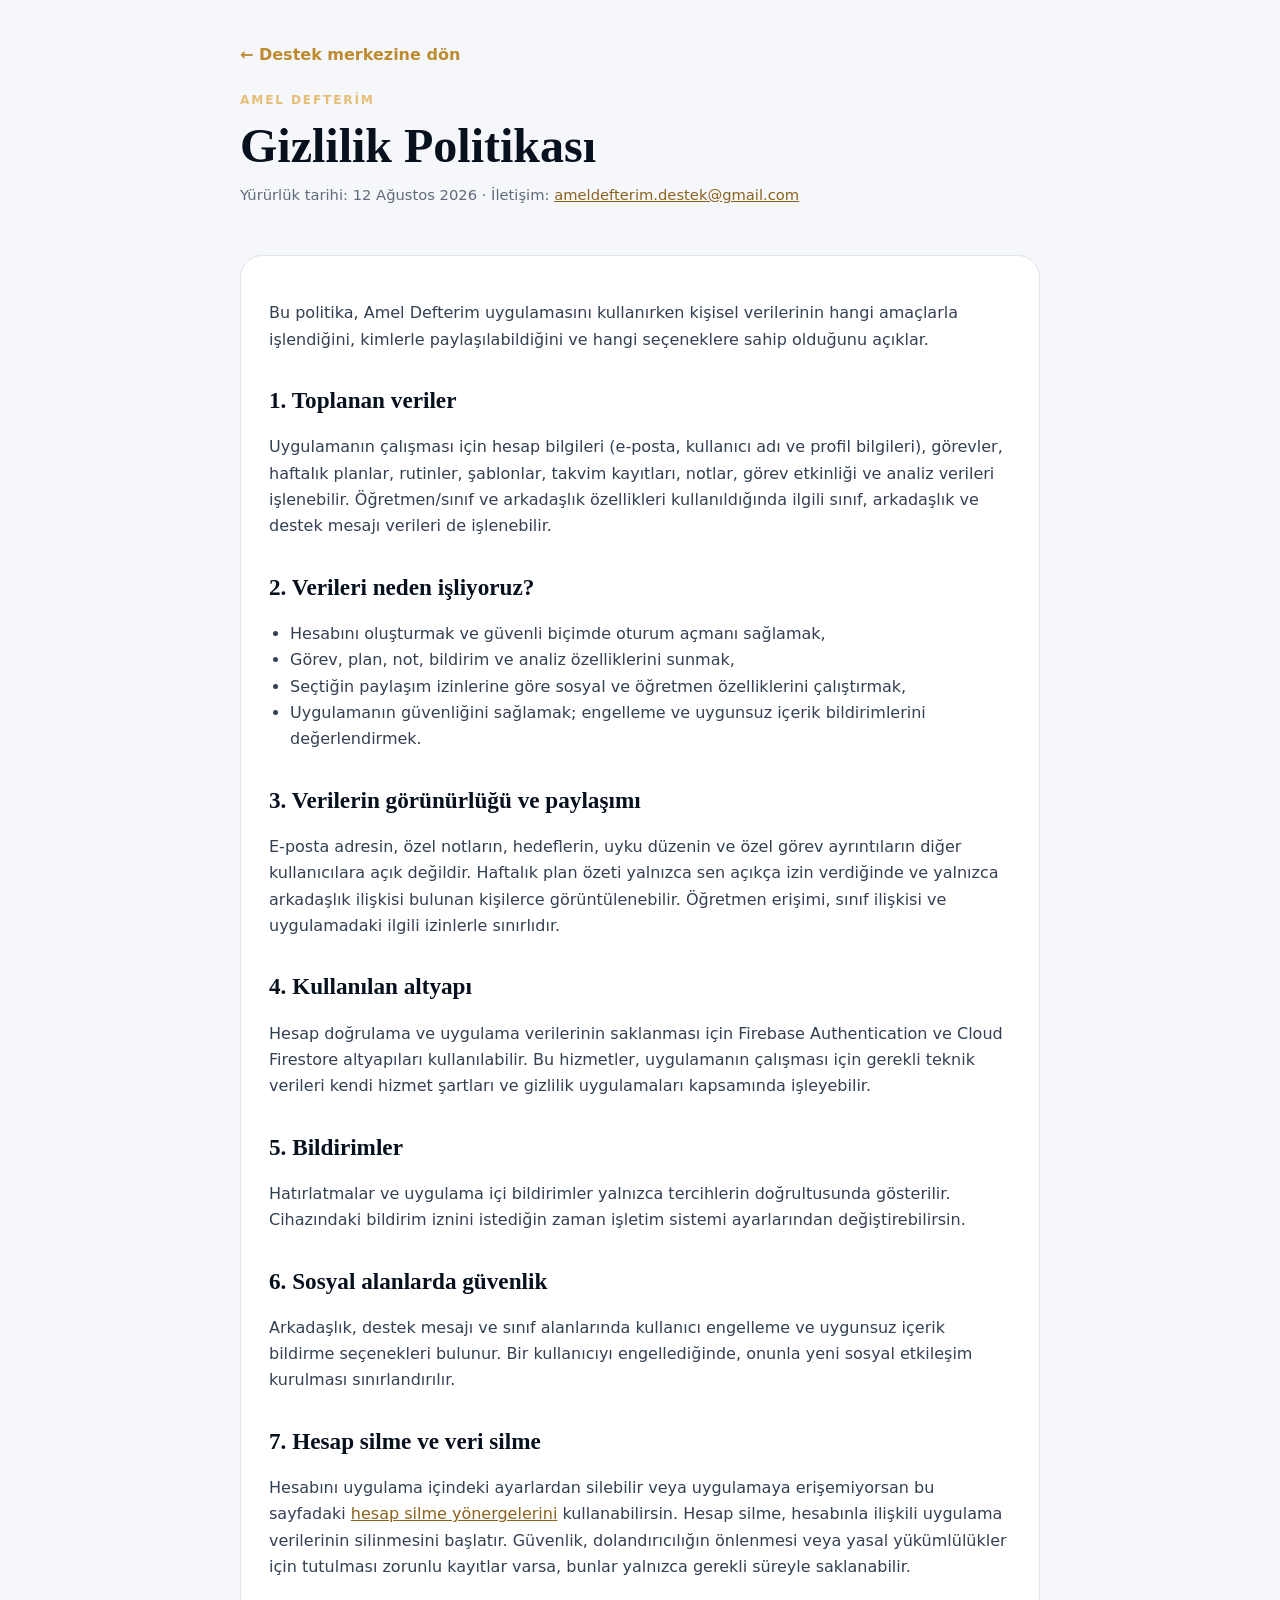
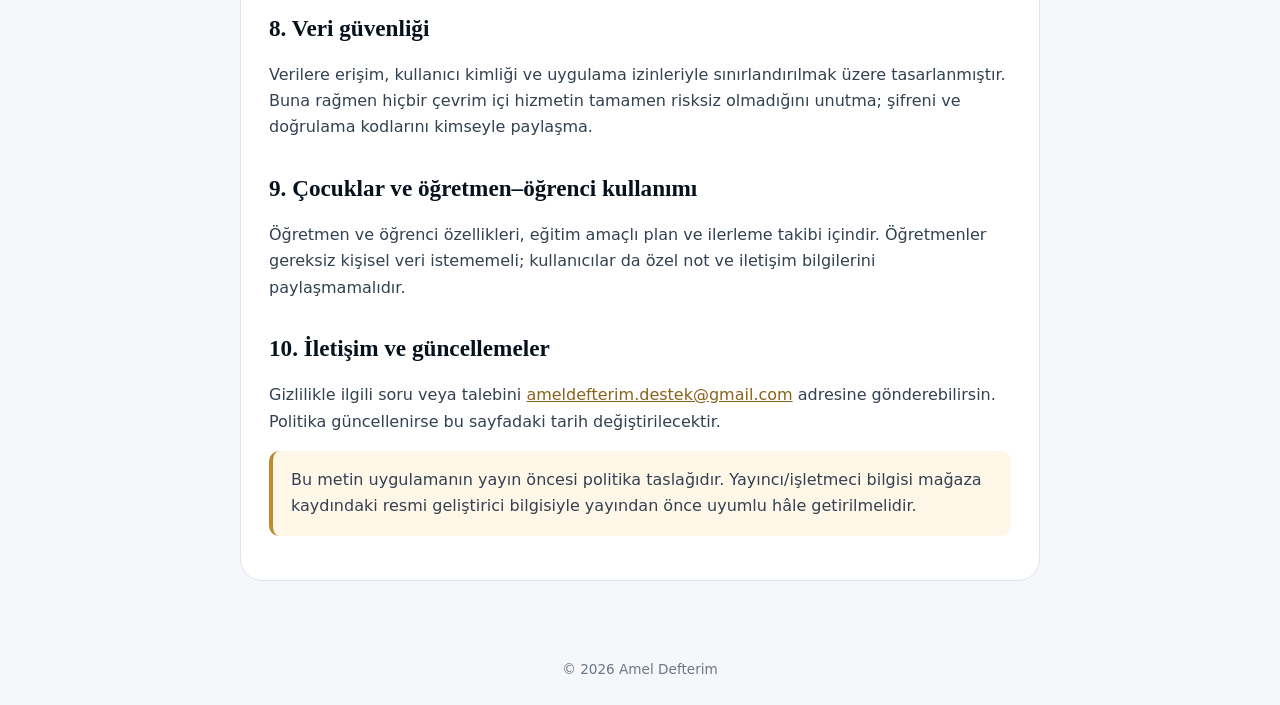
==== gizlilik-politikasi.html @ 3a330749 "Add files via upload" ====
<!doctype html>
<html lang="tr"><head><meta charset="utf-8"><meta name="viewport" content="width=device-width, initial-scale=1"><meta name="description" content="Amel Defterim Gizlilik Politikası."><title>Gizlilik Politikası | Amel Defterim</title><link rel="stylesheet" href="style.css"></head>
<body><main class="container"><header class="page-head"><a class="back" href="index.html">← Destek merkezine dön</a><p class="eyebrow">AMEL DEFTERİM</p><h1>Gizlilik Politikası</h1><p class="meta">Yürürlük tarihi: 12 Ağustos 2026 · İletişim: <a href="mailto:ameldefterim.destek@gmail.com">ameldefterim.destek@gmail.com</a></p></header>
<article class="article"><p>Bu politika, Amel Defterim uygulamasını kullanırken kişisel verilerinin hangi amaçlarla işlendiğini, kimlerle paylaşılabildiğini ve hangi seçeneklere sahip olduğunu açıklar.</p>
<h2>1. Toplanan veriler</h2><p>Uygulamanın çalışması için hesap bilgileri (e-posta, kullanıcı adı ve profil bilgileri), görevler, haftalık planlar, rutinler, şablonlar, takvim kayıtları, notlar, görev etkinliği ve analiz verileri işlenebilir. Öğretmen/sınıf ve arkadaşlık özellikleri kullanıldığında ilgili sınıf, arkadaşlık ve destek mesajı verileri de işlenebilir.</p>
<h2>2. Verileri neden işliyoruz?</h2><ul><li>Hesabını oluşturmak ve güvenli biçimde oturum açmanı sağlamak,</li><li>Görev, plan, not, bildirim ve analiz özelliklerini sunmak,</li><li>Seçtiğin paylaşım izinlerine göre sosyal ve öğretmen özelliklerini çalıştırmak,</li><li>Uygulamanın güvenliğini sağlamak; engelleme ve uygunsuz içerik bildirimlerini değerlendirmek.</li></ul>
<h2>3. Verilerin görünürlüğü ve paylaşımı</h2><p>E-posta adresin, özel notların, hedeflerin, uyku düzenin ve özel görev ayrıntıların diğer kullanıcılara açık değildir. Haftalık plan özeti yalnızca sen açıkça izin verdiğinde ve yalnızca arkadaşlık ilişkisi bulunan kişilerce görüntülenebilir. Öğretmen erişimi, sınıf ilişkisi ve uygulamadaki ilgili izinlerle sınırlıdır.</p>
<h2>4. Kullanılan altyapı</h2><p>Hesap doğrulama ve uygulama verilerinin saklanması için Firebase Authentication ve Cloud Firestore altyapıları kullanılabilir. Bu hizmetler, uygulamanın çalışması için gerekli teknik verileri kendi hizmet şartları ve gizlilik uygulamaları kapsamında işleyebilir.</p>
<h2>5. Bildirimler</h2><p>Hatırlatmalar ve uygulama içi bildirimler yalnızca tercihlerin doğrultusunda gösterilir. Cihazındaki bildirim iznini istediğin zaman işletim sistemi ayarlarından değiştirebilirsin.</p>
<h2>6. Sosyal alanlarda güvenlik</h2><p>Arkadaşlık, destek mesajı ve sınıf alanlarında kullanıcı engelleme ve uygunsuz içerik bildirme seçenekleri bulunur. Bir kullanıcıyı engellediğinde, onunla yeni sosyal etkileşim kurulması sınırlandırılır.</p>
<h2>7. Hesap silme ve veri silme</h2><p>Hesabını uygulama içindeki ayarlardan silebilir veya uygulamaya erişemiyorsan bu sayfadaki <a href="hesap-silme.html">hesap silme yönergelerini</a> kullanabilirsin. Hesap silme, hesabınla ilişkili uygulama verilerinin silinmesini başlatır. Güvenlik, dolandırıcılığın önlenmesi veya yasal yükümlülükler için tutulması zorunlu kayıtlar varsa, bunlar yalnızca gerekli süreyle saklanabilir.</p>
<h2>8. Veri güvenliği</h2><p>Verilere erişim, kullanıcı kimliği ve uygulama izinleriyle sınırlandırılmak üzere tasarlanmıştır. Buna rağmen hiçbir çevrim içi hizmetin tamamen risksiz olmadığını unutma; şifreni ve doğrulama kodlarını kimseyle paylaşma.</p>
<h2>9. Çocuklar ve öğretmen–öğrenci kullanımı</h2><p>Öğretmen ve öğrenci özellikleri, eğitim amaçlı plan ve ilerleme takibi içindir. Öğretmenler gereksiz kişisel veri istememeli; kullanıcılar da özel not ve iletişim bilgilerini paylaşmamalıdır.</p>
<h2>10. İletişim ve güncellemeler</h2><p>Gizlilikle ilgili soru veya talebini <a href="mailto:ameldefterim.destek@gmail.com">ameldefterim.destek@gmail.com</a> adresine gönderebilirsin. Politika güncellenirse bu sayfadaki tarih değiştirilecektir.</p>
<p class="note">Bu metin uygulamanın yayın öncesi politika taslağıdır. Yayıncı/işletmeci bilgisi mağaza kaydındaki resmi geliştirici bilgisiyle yayından önce uyumlu hâle getirilmelidir.</p></article></main><footer>© 2026 Amel Defterim</footer></body></html>
---- style.css ----
:root {
  --navy: #07111e;
  --navy-soft: #14253d;
  --gold: #be8b31;
  --gold-soft: #f5ead7;
  --ink: #1a2534;
  --muted: #5f6b7a;
  --paper: #f5f7fb;
  --white: #ffffff;
  --line: #dfe5ec;
}

* { box-sizing: border-box; }
html { scroll-behavior: smooth; }
body {
  margin: 0;
  color: var(--ink);
  background: var(--paper);
  font-family: Inter, ui-sans-serif, system-ui, -apple-system, "Segoe UI", sans-serif;
  font-size: 16px;
  line-height: 1.65;
}
.container { width: min(100% - 32px, 800px); margin: 0 auto; padding: 42px 0 52px; }
.hero { border-radius: 28px; padding: 42px 32px; color: var(--white); background: linear-gradient(135deg, var(--navy), var(--navy-soft)); box-shadow: 0 18px 42px rgba(7,17,30,.16); }
.road-mark { width: 56px; height: 5px; margin-bottom: 28px; border-radius: 999px; background: var(--gold); }
.eyebrow { margin: 0 0 7px; color: #e5be76; letter-spacing: .15em; font-size: .76rem; font-weight: 800; }
h1, h2, h3 { color: var(--navy); line-height: 1.2; }
.hero h1 { margin: 0; color: var(--white); font-family: Georgia, "Times New Roman", serif; font-size: clamp(2rem, 7vw, 3.2rem); }
.hero .intro { max-width: 570px; margin: 18px 0 0; color: #d5deea; font-size: 1.05rem; }
.cards { display: grid; gap: 14px; margin: 24px 0; }
.card { display: grid; grid-template-columns: 44px 1fr 22px; align-items: center; gap: 14px; padding: 20px; color: inherit; text-decoration: none; background: var(--white); border: 1px solid var(--line); border-radius: 20px; box-shadow: 0 8px 20px rgba(7,17,30,.04); transition: transform .18s ease, border-color .18s ease, box-shadow .18s ease; }
.card:hover, .card:focus-visible { transform: translateY(-2px); border-color: var(--gold); box-shadow: 0 12px 24px rgba(7,17,30,.10); }
.card strong { display: block; color: var(--navy); font-size: 1.1rem; }
.card small { display: block; margin-top: 3px; color: var(--muted); line-height: 1.45; }
.icon { display: grid; place-items: center; width: 42px; height: 42px; color: var(--gold); font-size: 1.45rem; font-weight: 800; background: var(--gold-soft); border-radius: 14px; }
.arrow { color: var(--gold); font-size: 1.35rem; }
.help-box, .article { margin-top: 24px; padding: 28px; background: var(--white); border: 1px solid var(--line); border-radius: 22px; }
.help-box h2 { margin: 0; font-size: 1.4rem; }
.help-box p { color: var(--muted); }
.button { display: inline-block; padding: 11px 17px; color: var(--white); font-weight: 700; text-decoration: none; background: var(--navy-soft); border-radius: 12px; }
.hint { margin-bottom: 0; font-size: .88rem; }
.page-head { padding-bottom: 24px; }
.back { display: inline-block; margin-bottom: 22px; color: var(--gold); font-weight: 800; text-decoration: none; }
.page-head h1 { margin: 0; font-family: Georgia, "Times New Roman", serif; font-size: clamp(2rem, 7vw, 3rem); }
.meta { margin: 8px 0 0; color: var(--muted); font-size: .92rem; }
.article h2 { margin-top: 34px; font-family: Georgia, "Times New Roman", serif; font-size: 1.45rem; }
.article h2:first-child { margin-top: 0; }
.article h3 { margin-top: 22px; font-size: 1.05rem; }
.article p, .article li { color: #334052; }
.article ul { padding-left: 21px; }
.note { padding: 16px 18px; color: #57451f; background: #fff7e8; border-left: 4px solid var(--gold); border-radius: 10px; }
.danger-note { padding: 16px 18px; color: #6b3030; background: #fff3f3; border-left: 4px solid #b74b4b; border-radius: 10px; }
a { color: #8a621c; }
footer { padding: 25px 16px; color: #6b7686; text-align: center; font-size: .85rem; }
@media (max-width: 560px) { .container { width: min(100% - 24px, 800px); padding-top: 18px; } .hero { padding: 34px 24px; border-radius: 22px; } .article, .help-box { padding: 23px 20px; border-radius: 18px; } }
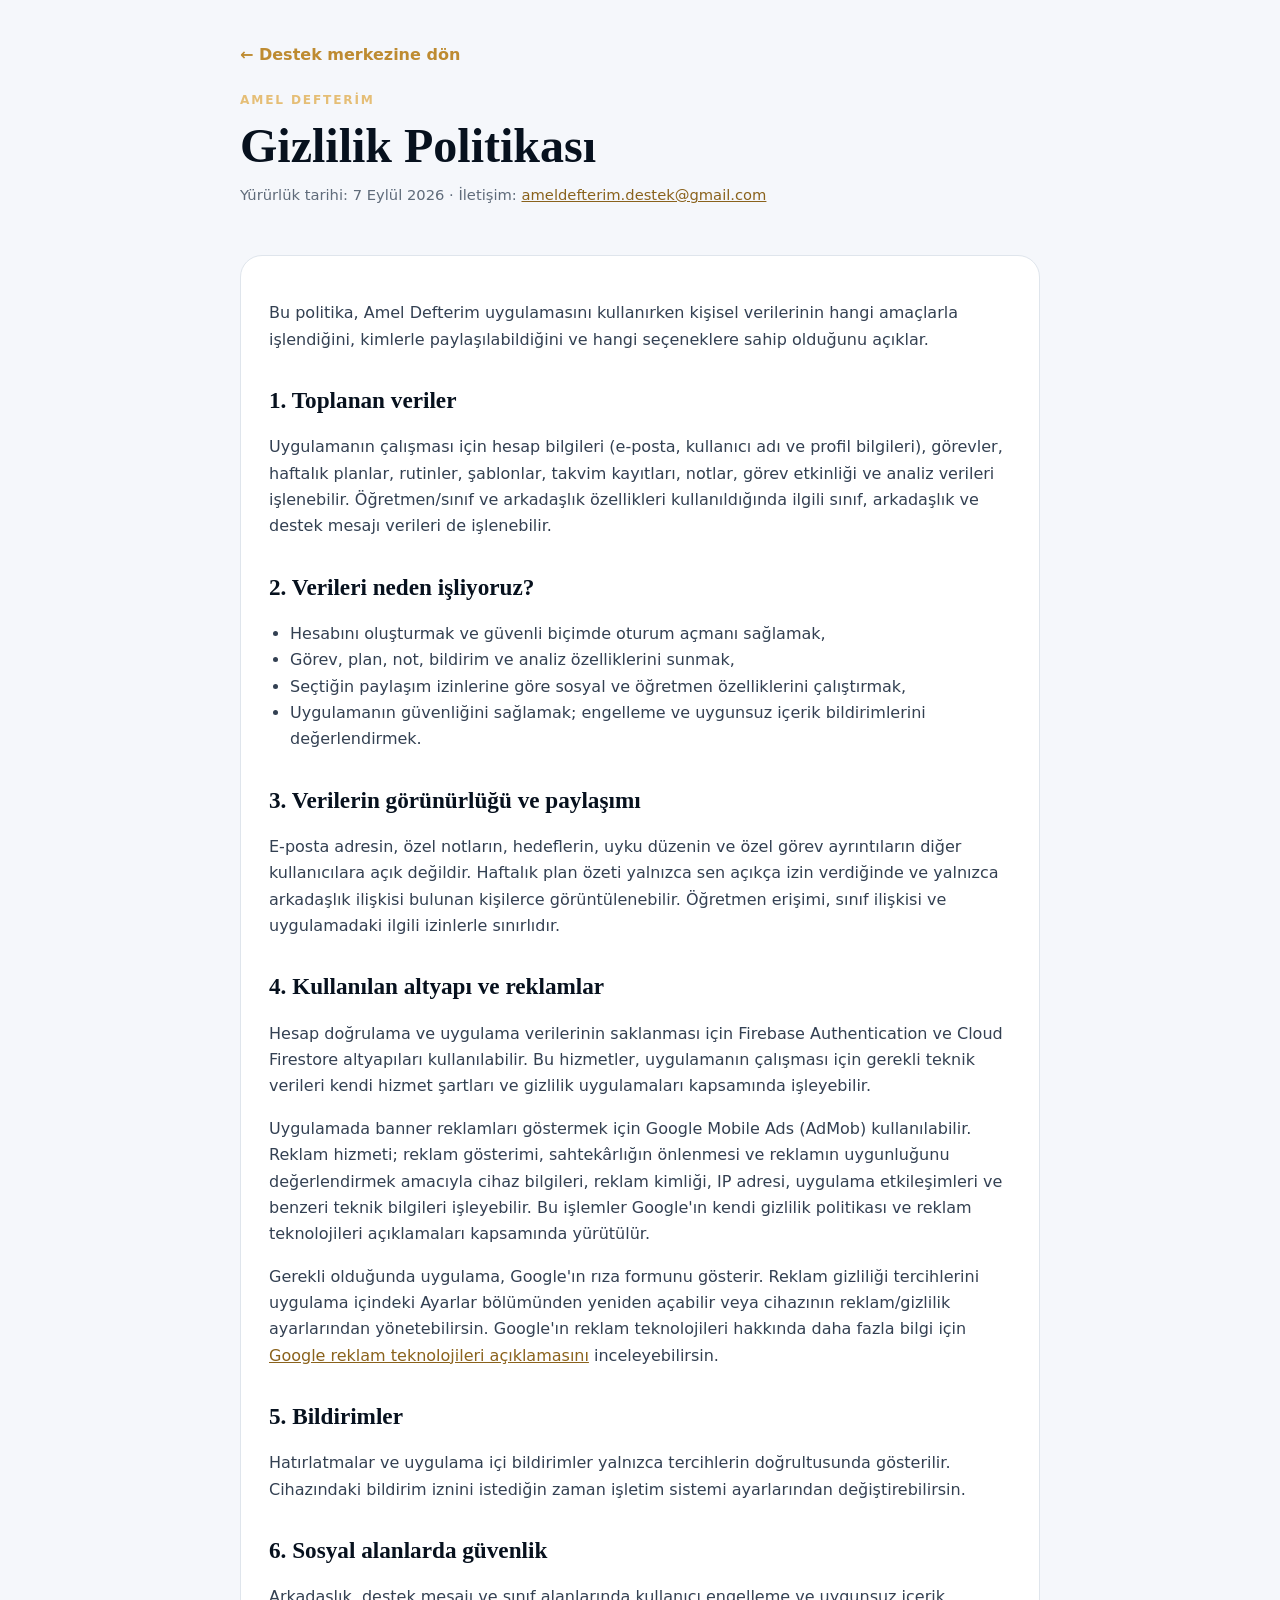
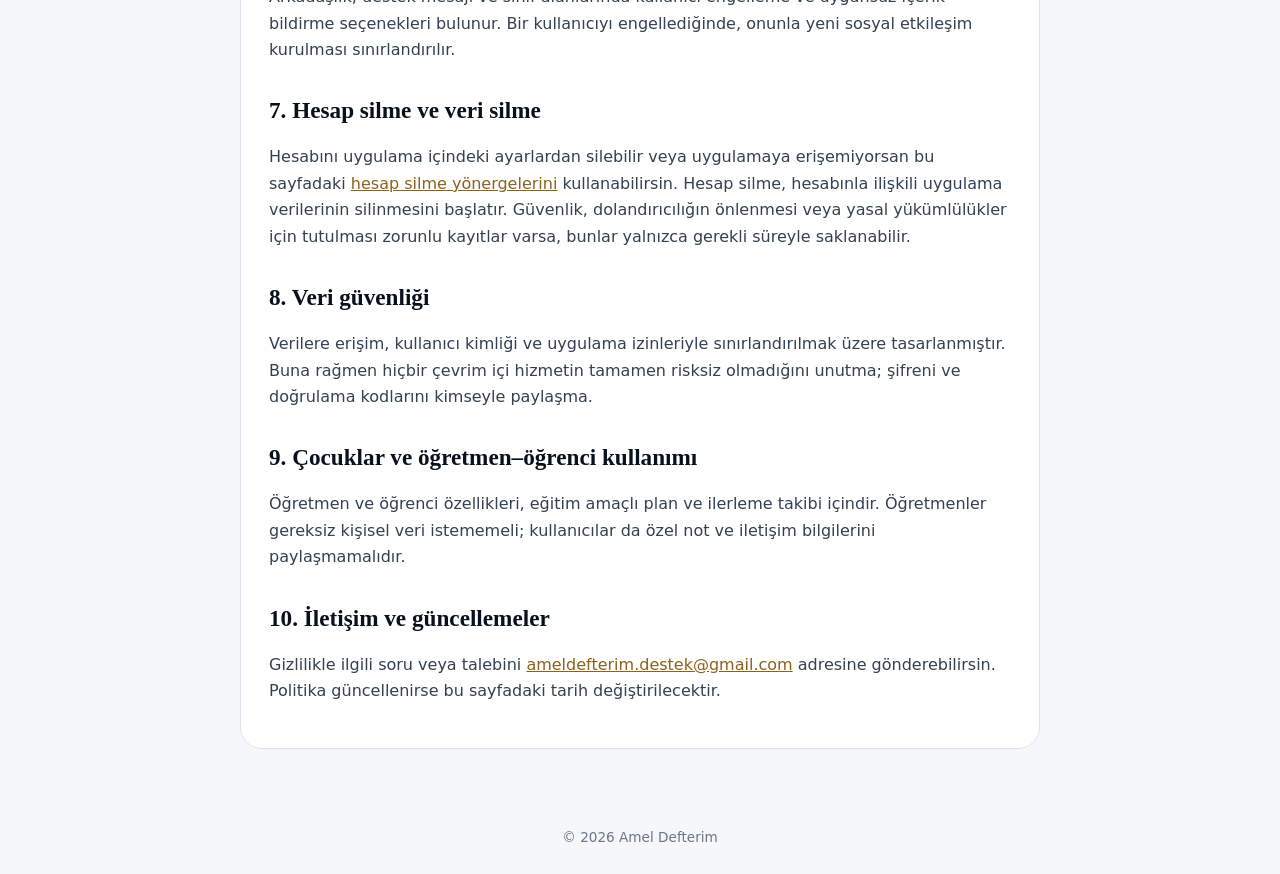
==== commit 6b1959a3: "Update gizlilik-politikasi.html" ====
--- a/gizlilik-politikasi.html
+++ b/gizlilik-politikasi.html
@@ -1,15 +1,14 @@
 <!doctype html>
 <html lang="tr"><head><meta charset="utf-8"><meta name="viewport" content="width=device-width, initial-scale=1"><meta name="description" content="Amel Defterim Gizlilik Politikası."><title>Gizlilik Politikası | Amel Defterim</title><link rel="stylesheet" href="style.css"></head>
-<body><main class="container"><header class="page-head"><a class="back" href="index.html">← Destek merkezine dön</a><p class="eyebrow">AMEL DEFTERİM</p><h1>Gizlilik Politikası</h1><p class="meta">Yürürlük tarihi: 12 Ağustos 2026 · İletişim: <a href="mailto:ameldefterim.destek@gmail.com">ameldefterim.destek@gmail.com</a></p></header>
+<body><main class="container"><header class="page-head"><a class="back" href="index.html">← Destek merkezine dön</a><p class="eyebrow">AMEL DEFTERİM</p><h1>Gizlilik Politikası</h1><p class="meta">Yürürlük tarihi: 7 Eylül 2026 · İletişim: <a href="mailto:ameldefterim.destek@gmail.com">ameldefterim.destek@gmail.com</a></p></header>
 <article class="article"><p>Bu politika, Amel Defterim uygulamasını kullanırken kişisel verilerinin hangi amaçlarla işlendiğini, kimlerle paylaşılabildiğini ve hangi seçeneklere sahip olduğunu açıklar.</p>
 <h2>1. Toplanan veriler</h2><p>Uygulamanın çalışması için hesap bilgileri (e-posta, kullanıcı adı ve profil bilgileri), görevler, haftalık planlar, rutinler, şablonlar, takvim kayıtları, notlar, görev etkinliği ve analiz verileri işlenebilir. Öğretmen/sınıf ve arkadaşlık özellikleri kullanıldığında ilgili sınıf, arkadaşlık ve destek mesajı verileri de işlenebilir.</p>
 <h2>2. Verileri neden işliyoruz?</h2><ul><li>Hesabını oluşturmak ve güvenli biçimde oturum açmanı sağlamak,</li><li>Görev, plan, not, bildirim ve analiz özelliklerini sunmak,</li><li>Seçtiğin paylaşım izinlerine göre sosyal ve öğretmen özelliklerini çalıştırmak,</li><li>Uygulamanın güvenliğini sağlamak; engelleme ve uygunsuz içerik bildirimlerini değerlendirmek.</li></ul>
 <h2>3. Verilerin görünürlüğü ve paylaşımı</h2><p>E-posta adresin, özel notların, hedeflerin, uyku düzenin ve özel görev ayrıntıların diğer kullanıcılara açık değildir. Haftalık plan özeti yalnızca sen açıkça izin verdiğinde ve yalnızca arkadaşlık ilişkisi bulunan kişilerce görüntülenebilir. Öğretmen erişimi, sınıf ilişkisi ve uygulamadaki ilgili izinlerle sınırlıdır.</p>
-<h2>4. Kullanılan altyapı</h2><p>Hesap doğrulama ve uygulama verilerinin saklanması için Firebase Authentication ve Cloud Firestore altyapıları kullanılabilir. Bu hizmetler, uygulamanın çalışması için gerekli teknik verileri kendi hizmet şartları ve gizlilik uygulamaları kapsamında işleyebilir.</p>
+<h2>4. Kullanılan altyapı ve reklamlar</h2><p>Hesap doğrulama ve uygulama verilerinin saklanması için Firebase Authentication ve Cloud Firestore altyapıları kullanılabilir. Bu hizmetler, uygulamanın çalışması için gerekli teknik verileri kendi hizmet şartları ve gizlilik uygulamaları kapsamında işleyebilir.</p><p>Uygulamada banner reklamları göstermek için Google Mobile Ads (AdMob) kullanılabilir. Reklam hizmeti; reklam gösterimi, sahtekârlığın önlenmesi ve reklamın uygunluğunu değerlendirmek amacıyla cihaz bilgileri, reklam kimliği, IP adresi, uygulama etkileşimleri ve benzeri teknik bilgileri işleyebilir. Bu işlemler Google'ın kendi gizlilik politikası ve reklam teknolojileri açıklamaları kapsamında yürütülür.</p><p>Gerekli olduğunda uygulama, Google'ın rıza formunu gösterir. Reklam gizliliği tercihlerini uygulama içindeki Ayarlar bölümünden yeniden açabilir veya cihazının reklam/gizlilik ayarlarından yönetebilirsin. Google'ın reklam teknolojileri hakkında daha fazla bilgi için <a href="https://policies.google.com/technologies/ads">Google reklam teknolojileri açıklamasını</a> inceleyebilirsin.</p>
 <h2>5. Bildirimler</h2><p>Hatırlatmalar ve uygulama içi bildirimler yalnızca tercihlerin doğrultusunda gösterilir. Cihazındaki bildirim iznini istediğin zaman işletim sistemi ayarlarından değiştirebilirsin.</p>
 <h2>6. Sosyal alanlarda güvenlik</h2><p>Arkadaşlık, destek mesajı ve sınıf alanlarında kullanıcı engelleme ve uygunsuz içerik bildirme seçenekleri bulunur. Bir kullanıcıyı engellediğinde, onunla yeni sosyal etkileşim kurulması sınırlandırılır.</p>
 <h2>7. Hesap silme ve veri silme</h2><p>Hesabını uygulama içindeki ayarlardan silebilir veya uygulamaya erişemiyorsan bu sayfadaki <a href="hesap-silme.html">hesap silme yönergelerini</a> kullanabilirsin. Hesap silme, hesabınla ilişkili uygulama verilerinin silinmesini başlatır. Güvenlik, dolandırıcılığın önlenmesi veya yasal yükümlülükler için tutulması zorunlu kayıtlar varsa, bunlar yalnızca gerekli süreyle saklanabilir.</p>
 <h2>8. Veri güvenliği</h2><p>Verilere erişim, kullanıcı kimliği ve uygulama izinleriyle sınırlandırılmak üzere tasarlanmıştır. Buna rağmen hiçbir çevrim içi hizmetin tamamen risksiz olmadığını unutma; şifreni ve doğrulama kodlarını kimseyle paylaşma.</p>
 <h2>9. Çocuklar ve öğretmen–öğrenci kullanımı</h2><p>Öğretmen ve öğrenci özellikleri, eğitim amaçlı plan ve ilerleme takibi içindir. Öğretmenler gereksiz kişisel veri istememeli; kullanıcılar da özel not ve iletişim bilgilerini paylaşmamalıdır.</p>
-<h2>10. İletişim ve güncellemeler</h2><p>Gizlilikle ilgili soru veya talebini <a href="mailto:ameldefterim.destek@gmail.com">ameldefterim.destek@gmail.com</a> adresine gönderebilirsin. Politika güncellenirse bu sayfadaki tarih değiştirilecektir.</p>
-<p class="note">Bu metin uygulamanın yayın öncesi politika taslağıdır. Yayıncı/işletmeci bilgisi mağaza kaydındaki resmi geliştirici bilgisiyle yayından önce uyumlu hâle getirilmelidir.</p></article></main><footer>© 2026 Amel Defterim</footer></body></html>
+<h2>10. İletişim ve güncellemeler</h2><p>Gizlilikle ilgili soru veya talebini <a href="mailto:ameldefterim.destek@gmail.com">ameldefterim.destek@gmail.com</a> adresine gönderebilirsin. Politika güncellenirse bu sayfadaki tarih değiştirilecektir.</p></article></main><footer>© 2026 Amel Defterim</footer></body></html>
